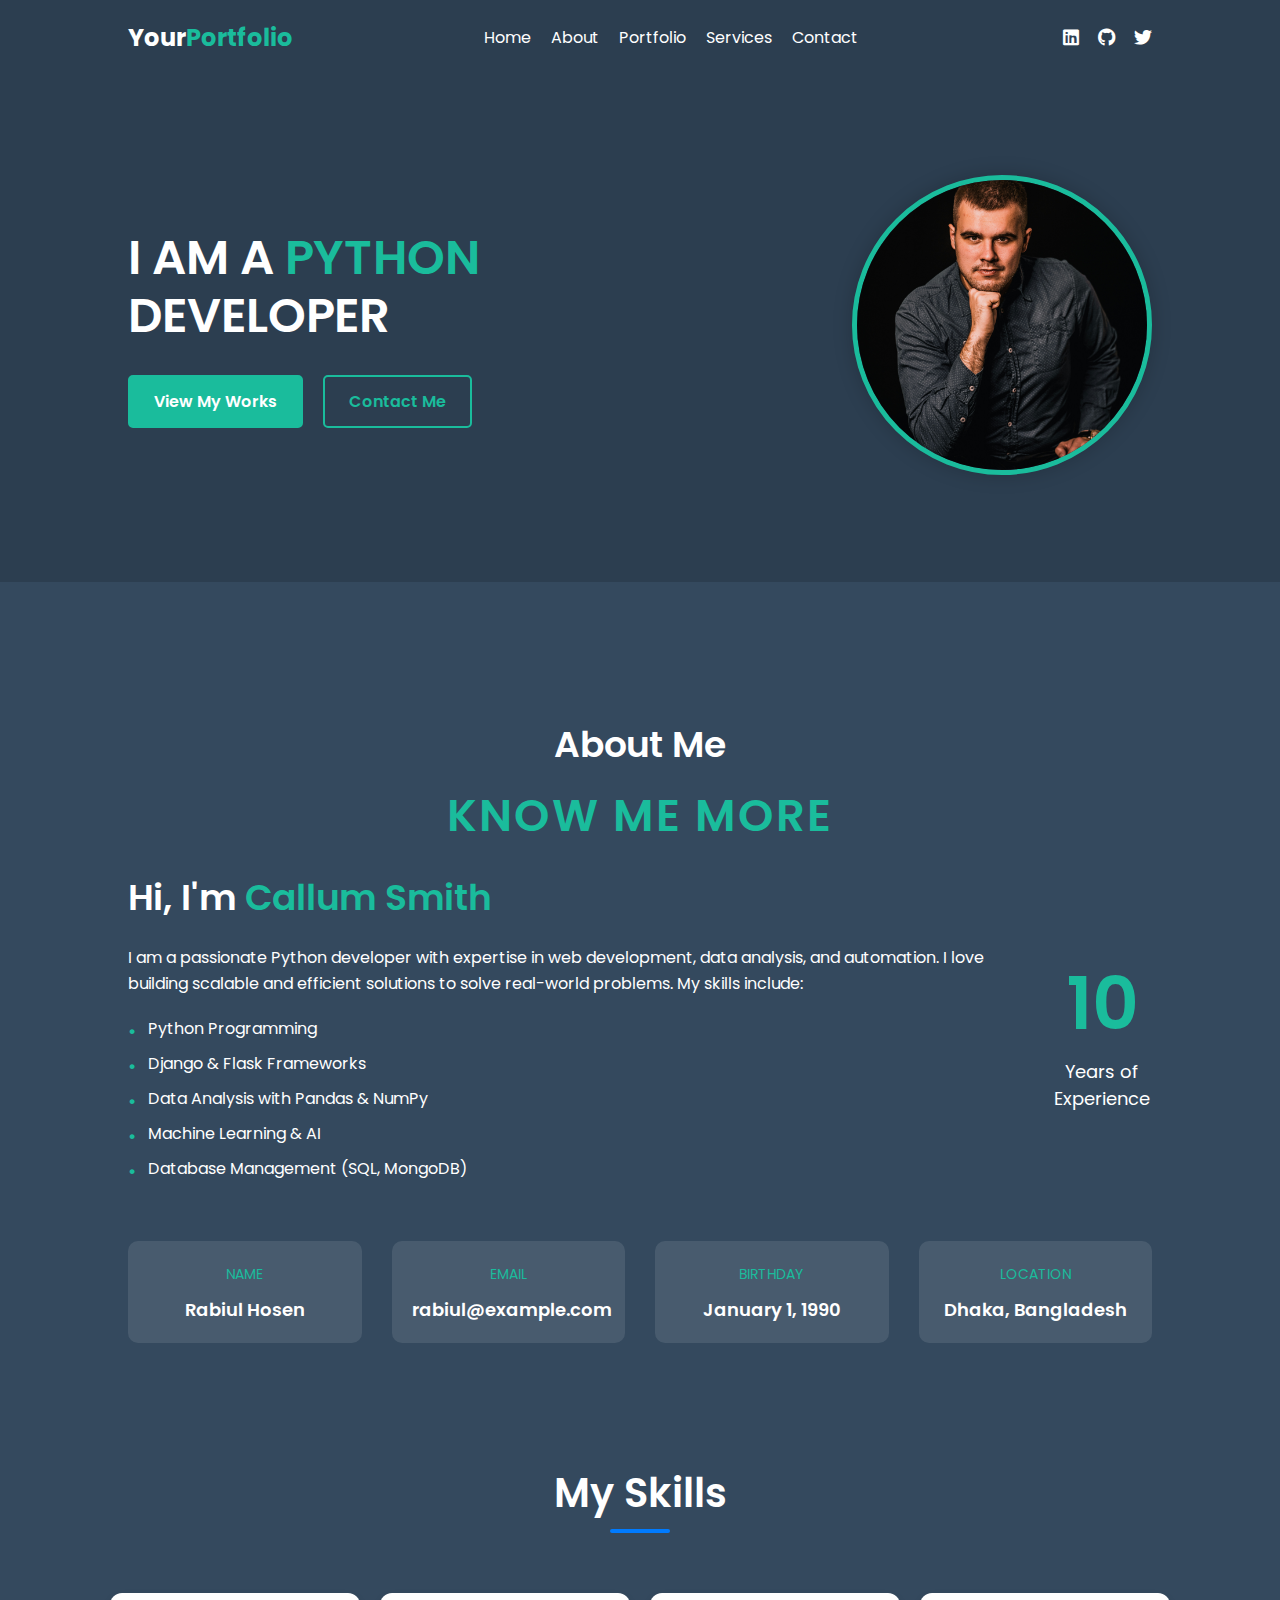
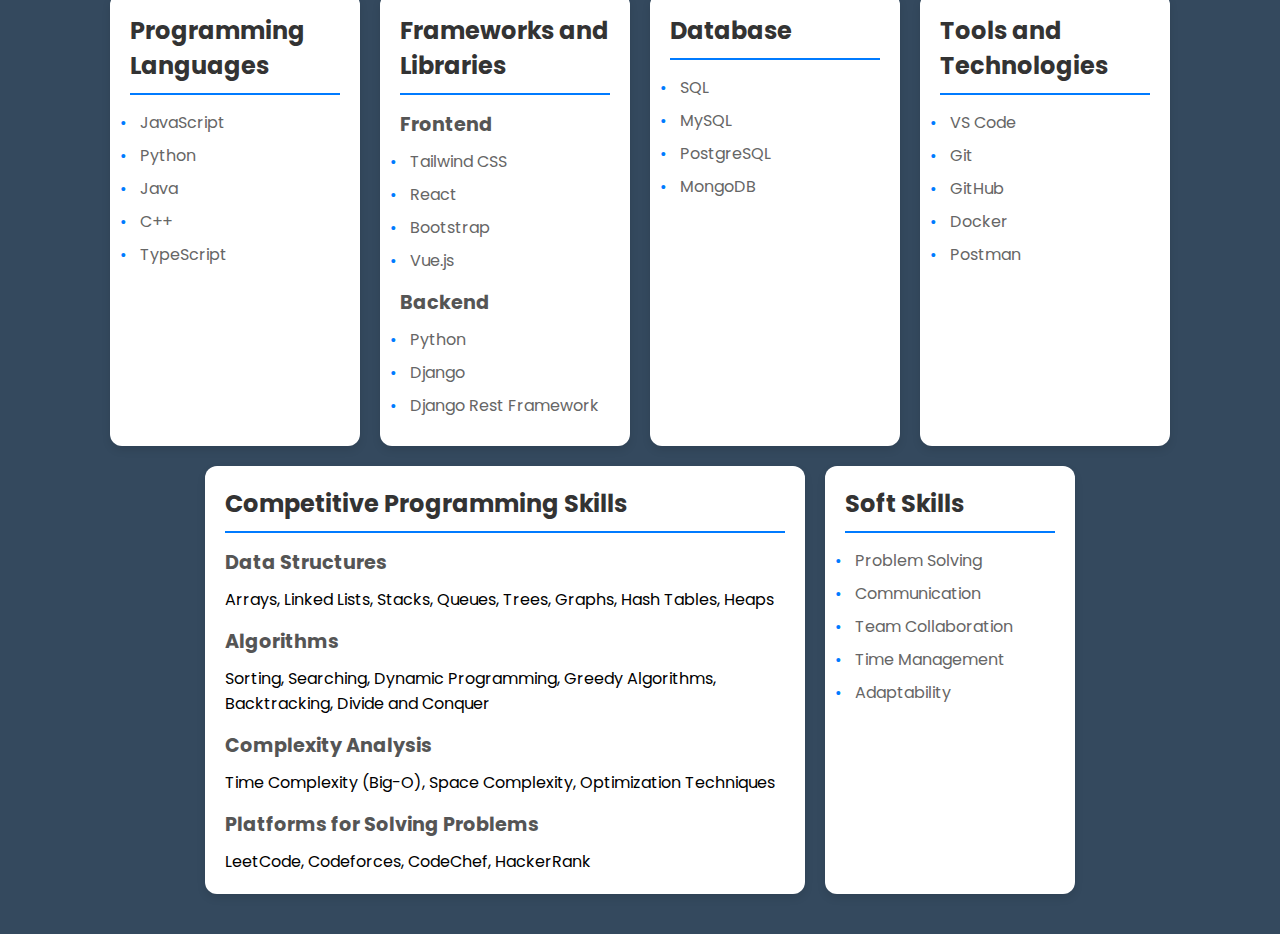
==== index.html @ 0211c597 "add first code" ====
<!DOCTYPE html>
<html lang="en">
  <head>
    <meta charset="UTF-8" />
    <meta name="viewport" content="width=device-width, initial-scale=1.0" />
    <title>Your Portfolio</title>
    <link rel="stylesheet" href="Js/Style/Style.css" />
    <!-- Add FontAwesome for icons -->
    <link
      rel="stylesheet"
      href="https://cdnjs.cloudflare.com/ajax/libs/font-awesome/6.0.0/css/all.min.css"
    />
    <!-- Add Google Fonts for typography -->
    <link
      href="https://fonts.googleapis.com/css2?family=Poppins:wght@400;600&display=swap"
      rel="stylesheet"
    />
  </head>
  <body>
    <header>
      <nav class="navbar">
        <div class="logo">
          <a href="#">Your<span>Portfolio</span></a>
        </div>
        <ul class="nav-links">
          <li><a href="#home">Home</a></li>
          <li><a href="#about">About</a></li>
          <li><a href="#portfolio">Portfolio</a></li>
          <li><a href="#services">Services</a></li>
          <li><a href="#contact">Contact</a></li>
        </ul>
        <div class="social-links">
          <a href="#" target="_blank"><i class="fab fa-linkedin"></i></a>
          <a href="#" target="_blank"><i class="fab fa-github"></i></a>
          <a href="#" target="_blank"><i class="fab fa-twitter"></i></a>
        </div>
        <div class="menu-toggle" id="mobile-menu">
          <span class="bar"></span>
          <span class="bar"></span>
          <span class="bar"></span>
        </div>
      </nav>
    </header>

    <!-- Banner Section -->
    <section class="banner">
      <div class="banner-content">
        <div class="text-content">
          <h1>I AM A <span>PYTHON</span></h1>
          <h1>DEVELOPER</h1>
          <div class="buttons">
            <a href="#portfolio" class="btn-primary">View My Works</a>
            <a href="#contact" class="btn-secondary">Contact Me</a>
          </div>
        </div>
        <div class="image-content">
          <img src="./Images/Banner-image/banner-img.jpg" alt="Your Image" />
        </div>
      </div>
    </section>

    <!-- About Me Section -->
    <section class="about-me">
      <!-- Bottom Headline -->
      <div class="bottom-headline">
        <h2>About Me</h2>
        <p>Know Me More</p>
      </div>

      <div class="about-content">
        <!-- Left Side -->
        <div class="left-side">
          <h2>Hi, I'm <span>Callum Smith</span></h2>
          <p>
            I am a passionate Python developer with expertise in web
            development, data analysis, and automation. I love building scalable
            and efficient solutions to solve real-world problems. My skills
            include:
          </p>
          <ul>
            <li>Python Programming</li>
            <li>Django & Flask Frameworks</li>
            <li>Data Analysis with Pandas & NumPy</li>
            <li>Machine Learning & AI</li>
            <li>Database Management (SQL, MongoDB)</li>
          </ul>
        </div>

        <!-- Right Side -->
        <div class="right-side">
          <div class="experience">
            <h1>10</h1>
            <p>Years of Experience</p>
          </div>
        </div>
      </div>

      <!-- Bottom Section -->
      <div class="personal-info">
        <div class="info-item">
          <span>Name</span>
          <p>Rabiul Hosen</p>
        </div>
        <div class="info-item">
          <span>Email</span>
          <p>rabiul@example.com</p>
        </div>
        <div class="info-item">
          <span>Birthday</span>
          <p>January 1, 1990</p>
        </div>
        <div class="info-item">
          <span>Location</span>
          <p>Dhaka, Bangladesh</p>
        </div>
      </div>
    </section>

    <!-- Skill Section -->

    <section class="all-skills">
      <div class="skills-bottom-headline">
        <h2>My Skills</h2>
      </div>

      <div class="skills-section">
        <div class="card">
          <h2>Programming Languages</h2>
          <ul>
            <li>JavaScript</li>
            <li>Python</li>
            <li>Java</li>
            <li>C++</li>
            <li>TypeScript</li>
          </ul>
        </div>

        <div class="card">
          <h2>Frameworks and Libraries</h2>
          <h3>Frontend</h3>
          <ul>
            <li>Tailwind CSS</li>
            <li>React</li>
            <li>Bootstrap</li>
            <li>Vue.js</li>
          </ul>
          <h3>Backend</h3>
          <ul>
            <li>Python</li>
            <li>Django</li>
            <li>Django Rest Framework</li>
          </ul>
        </div>

        <div class="card">
          <h2>Database</h2>
          <ul>
            <li>SQL</li>
            <li>MySQL</li>
            <li>PostgreSQL</li>
            <li>MongoDB</li>
          </ul>
        </div>

        <div class="card">
          <h2>Tools and Technologies</h2>
          <ul>
            <li>VS Code</li>
            <li>Git</li>
            <li>GitHub</li>
            <li>Docker</li>
            <li>Postman</li>
          </ul>
        </div>

        <div class="card wide-card">
          <h2>Competitive Programming Skills</h2>
          
          <h3>Data Structures</h3>
          <p>Arrays, Linked Lists, Stacks, Queues, Trees, Graphs, Hash Tables, Heaps</p>
          
          <h3>Algorithms</h3>
          <p>Sorting, Searching, Dynamic Programming, Greedy Algorithms, Backtracking, Divide and Conquer</p>
          
          <h3>Complexity Analysis</h3>
          <p>Time Complexity (Big-O), Space Complexity, Optimization Techniques</p>
          
          <h3>Platforms for Solving Problems</h3>
          <p>LeetCode, Codeforces, CodeChef, HackerRank</p>
        </div>
      
        <div class="card">
          <h2>Soft Skills</h2>
          <ul>
            <li>Problem Solving</li>
            <li>Communication</li>
            <li>Team Collaboration</li>
            <li>Time Management</li>
            <li>Adaptability</li>
          </ul>
        </div>
      </div>
    </section>

    <script src="Js/Javascript/Style.js"></script>
  </body>
</html>
---- Js/Style/Style.css ----
/* General Reset */
* {
    margin: 0;
    padding: 0;
    box-sizing: border-box;
  }
  
  body {
    font-family: 'Poppins', sans-serif;
  }
  
  /* Navbar Styles */
  .navbar {
    display: flex;
    justify-content: space-between;
    align-items: center;
    padding: 20px 10%;
    background-color: #2c3e50;
    color: #fff;
  }
  
  .logo a {
    font-size: 24px;
    font-weight: bold;
    text-decoration: none;
    color: #fff;
  }
  
  .logo span {
    color: #1abc9c;
  }
  
  .nav-links {
    list-style: none;
    display: flex;
    gap: 20px;
  }
  
  .nav-links li a {
    text-decoration: none;
    color: #fff;
    font-size: 16px;
    transition: color 0.3s ease;
  }
  
  .nav-links li a:hover {
    color: #1abc9c;
  }
  
  .social-links a {
    color: #fff;
    margin-left: 15px;
    font-size: 18px;
    transition: color 0.3s ease;
  }
  
  .social-links a:hover {
    color: #1abc9c;
  }
  
  /* Mobile Menu Toggle */
  .menu-toggle {
    display: none;
    flex-direction: column;
    cursor: pointer;
  }
  
  .menu-toggle .bar {
    width: 25px;
    height: 3px;
    background-color: #fff;
    margin: 4px 0;
    transition: all 0.3s ease;
  }
  
  /* Responsive Styles */
  @media (max-width: 768px) {
    .nav-links {
      position: absolute;
      top: 70px;
      right: 0;
      height: 100vh;
      width: 100%;
      background-color: #2c3e50;
      flex-direction: column;
      align-items: center;
      justify-content: center;
      transform: translateX(100%);
      transition: transform 0.3s ease-in-out;
    }
  
    .nav-links.active {
      transform: translateX(0);
    }
  
    .menu-toggle {
      display: flex;
    }
  
    .social-links {
      display: none;
    }
  }



  /* General Reset */
* {
    margin: 0;
    padding: 0;
    box-sizing: border-box;
  }
  
  body {
    font-family: 'Poppins', sans-serif;
    background-color: #f4f4f4;
  }
  
  /* Banner Section */
  .banner {
    display: flex;
    justify-content: center;
    align-items: center;
    padding: 100px 10%;
    background-color: #2c3e50;
    color: #fff;
  }
  
  .banner-content {
    display: flex;
    justify-content: space-between;
    align-items: center;
    width: 100%;
    max-width: 1200px;
  }
  
  .text-content h1 {
    font-size: 48px;
    font-weight: 600;
    line-height: 1.2;
  }
  
  .text-content h1 span {
    color: #1abc9c;
  }
  
  .buttons {
    margin-top: 30px;
    display: flex;
    gap: 20px;
  }
  
  .btn-primary, .btn-secondary {
    padding: 12px 24px;
    font-size: 16px;
    font-weight: 600;
    text-decoration: none;
    border-radius: 5px;
    transition: all 0.3s ease;
  }
  
  .btn-primary {
    background-color: #1abc9c;
    color: #fff;
    border: 2px solid #1abc9c;
  }
  
  .btn-primary:hover {
    background-color: transparent;
    color: #1abc9c;
  }
  
  .btn-secondary {
    background-color: transparent;
    color: #1abc9c;
    border: 2px solid #1abc9c;
  }
  
  .btn-secondary:hover {
    background-color: #1abc9c;
    color: #fff;
  }
  
  .image-content img {
    width: 300px;
    height: 300px;
    border-radius: 50%;
    border: 5px solid #1abc9c;
    object-fit: cover;
    box-shadow: 0 0 20px rgba(0, 0, 0, 0.2);
  }
  
  /* Responsive Design */
  @media (max-width: 768px) {
    .banner-content {
      flex-direction: column;
      text-align: center;
    }
  
    .text-content h1 {
      font-size: 36px;
    }
  
    .buttons {
      justify-content: center;
    }
  
    .image-content {
      margin-top: 30px;
    }
  
    .image-content img {
      width: 200px;
      height: 200px;
    }
  }



/* Banner Section */
.banner {
    display: flex;
    justify-content: center;
    align-items: center;
    padding: 100px 10%;
    background-color: #2c3e50;
    color: #fff;
  }
  
  .banner-content {
    display: flex;
    justify-content: space-between;
    align-items: center;
    width: 100%;
    max-width: 1200px;
  }
  
  .text-content h1 {
    font-size: 48px;
    font-weight: 600;
    line-height: 1.2;
  }
  
  .text-content h1 span {
    color: #1abc9c;
  }
  
  .buttons {
    margin-top: 30px;
    display: flex;
    gap: 20px;
  }
  
  .btn-primary, .btn-secondary {
    padding: 12px 24px;
    font-size: 16px;
    font-weight: 600;
    text-decoration: none;
    border-radius: 5px;
    transition: all 0.3s ease;
  }
  
  .btn-primary {
    background-color: #1abc9c;
    color: #fff;
    border: 2px solid #1abc9c;
  }
  
  .btn-primary:hover {
    background-color: transparent;
    color: #1abc9c;
  }
  
  .btn-secondary {
    background-color: transparent;
    color: #1abc9c;
    border: 2px solid #1abc9c;
  }
  
  .btn-secondary:hover {
    background-color: #1abc9c;
    color: #fff;
  }
  
  .image-content img {
    width: 300px;
    height: 300px;
    border-radius: 50%;
    border: 5px solid #1abc9c;
    object-fit: cover;
    box-shadow: 0 0 20px rgba(0, 0, 0, 0.2);
  }
  
  /* Responsive Design for Banner */
  @media (max-width: 768px) {
    .banner-content {
      flex-direction: column;
      text-align: center;
    }
  
    .text-content h1 {
      font-size: 36px;
    }
  
    .buttons {
      justify-content: center;
    }
  
    .image-content {
      margin-top: 30px;
    }
  
    .image-content img {
      width: 200px;
      height: 200px;
    }
  }




  /* About Me Section */

/* Bottom Headline Styles */
.bottom-headline {
    text-align: center;
    margin-top: 15px;
    padding: 20px 0;
  }
  
  .bottom-headline h2 {
    font-size: 36px;
    font-weight: 600;
    color: #fff;
    margin: 0;
  }
  
  .bottom-headline p {
    font-size: 45px;
    color: #1abc9c;
    margin: 10px 0 0;
    font-weight: 600;
    text-transform: uppercase;
    letter-spacing: 2px;
}
.about-me {
    padding: 100px 10%;
    background-color: #34495e; /* Matching previous section */
    color: #fff;
 }
  
  .about-content {
    display: flex;
    justify-content: space-between;
    align-items: center;
    gap: 50px;
    max-width: 1200px;
    margin: 0 auto;
  }
  
  .left-side h2 {
    font-size: 36px;
    font-weight: 600;
    margin-bottom: 20px;
  }
  
  .left-side h2 span {
    color: #1abc9c; /* Highlight your name */
  }
  
  .left-side p {
    font-size: 16px;
    line-height: 1.6;
    margin-bottom: 20px;
  }
  
  .left-side ul {
    list-style: none;
    padding: 0;
  }
  
  .left-side ul li {
    font-size: 16px;
    margin-bottom: 10px;
    position: relative;
    padding-left: 20px;
  }
  
  .left-side ul li::before {
    content: "•";
    color: #1abc9c;
    position: absolute;
    left: 0;
    font-size: 20px;
  }
  
  .right-side .experience {
    text-align: center;
  }
  
  .right-side .experience h1 {
    font-size: 72px;
    font-weight: 600;
    color: #1abc9c;
    margin: 0;
  }
  
  .right-side .experience p {
    font-size: 18px;
    margin: 0;
  }
  
  /* Personal Info Section */
  .personal-info {
    display: grid;
    grid-template-columns: repeat(auto-fit, minmax(200px, 1fr));
    gap: 30px;
    margin-top: 50px;
    max-width: 1200px;
    margin: 50px auto 0;
  }
  
  .info-item {
    text-align: center;
    padding: 20px;
    background-color: rgba(255, 255, 255, 0.1);
    border-radius: 10px;
  }
  
  .info-item span {
    font-size: 14px;
    color: #1abc9c;
    text-transform: uppercase;
  }
  
  .info-item p {
    font-size: 18px;
    margin: 10px 0 0;
    font-weight: 600;
  }
  
  /* Responsive Design */
  @media (max-width: 768px) {
    .about-content {
      flex-direction: column;
      text-align: center;
    }
  
    .left-side ul li {
      text-align: left;
    }
  
    .right-side .experience h1 {
      font-size: 48px;
    }
  
    .personal-info {
      grid-template-columns: repeat(auto-fit, minmax(150px, 1fr));
    }
  }



/* Skill Section Design */

/* General Styles */
/* body {
  font-family: 'Poppins', sans-serif;
  background-color: #f4f4f9;
  margin: 0;
  padding: 0;
} */
.all-skills{
  background-color: #34495e;
}
.skills-bottom-headline {
  text-align: center;
  /* margin: 40px 0; */
  padding: 20px 0;
}

.skills-bottom-headline h2 {
  font-size: 2.5rem;
  font-weight: 600;
  color: white;
  position: relative;
  display: inline-block;
  padding-bottom: 10px;
}

.skills-bottom-headline h2::after {
  content: '';
  position: absolute;
  left: 50%;
  bottom: 0;
  width: 60px;
  height: 4px;
  background-color: #007bff;
  transform: translateX(-50%);
  border-radius: 2px;
}

/* Optional: Add a hover effect */
.skills-bottom-headline h2:hover::after {
  width: 100%;
  transition: width 0.3s ease;
}

.skills-section {
  display: flex;
  justify-content: center;
  gap: 20px;
  padding: 40px;
  flex-wrap: wrap;
}

.card {
  background: #ffffff;
  border-radius: 12px;
  box-shadow: 0 4px 8px rgba(0, 0, 0, 0.1);
  padding: 20px;
  width: 250px;
  transition: transform 0.3s ease, box-shadow 0.3s ease;
  cursor: pointer;
}

.card:hover {
  transform: translateY(-10px);
  box-shadow: 0 8px 16px rgba(0, 0, 0, 0.2);
}

.card h2 {
  font-size: 1.5rem;
  color: #333;
  margin-bottom: 15px;
  border-bottom: 2px solid #007bff;
  padding-bottom: 10px;
}

.card h3 {
  font-size: 1.2rem;
  color: #555;
  margin-top: 15px;
  margin-bottom: 10px;
}

.card ul {
  list-style: none;
  padding: 0;
  margin: 0;
}

.card ul li {
  font-size: 1rem;
  color: #666;
  margin-bottom: 8px;
  padding-left: 10px;
  position: relative;
}

.card ul li::before {
  content: "•";
  color: #007bff;
  position: absolute;
  left: -10px;
}

.wide-card {
  width: calc(100% - 40px); /* Takes full width minus padding */
  max-width: 600px; /* Adjust as needed */
}

/* Responsive Design */
@media (max-width: 768px) {
  .wide-card {
    width: 100%;
  }
}
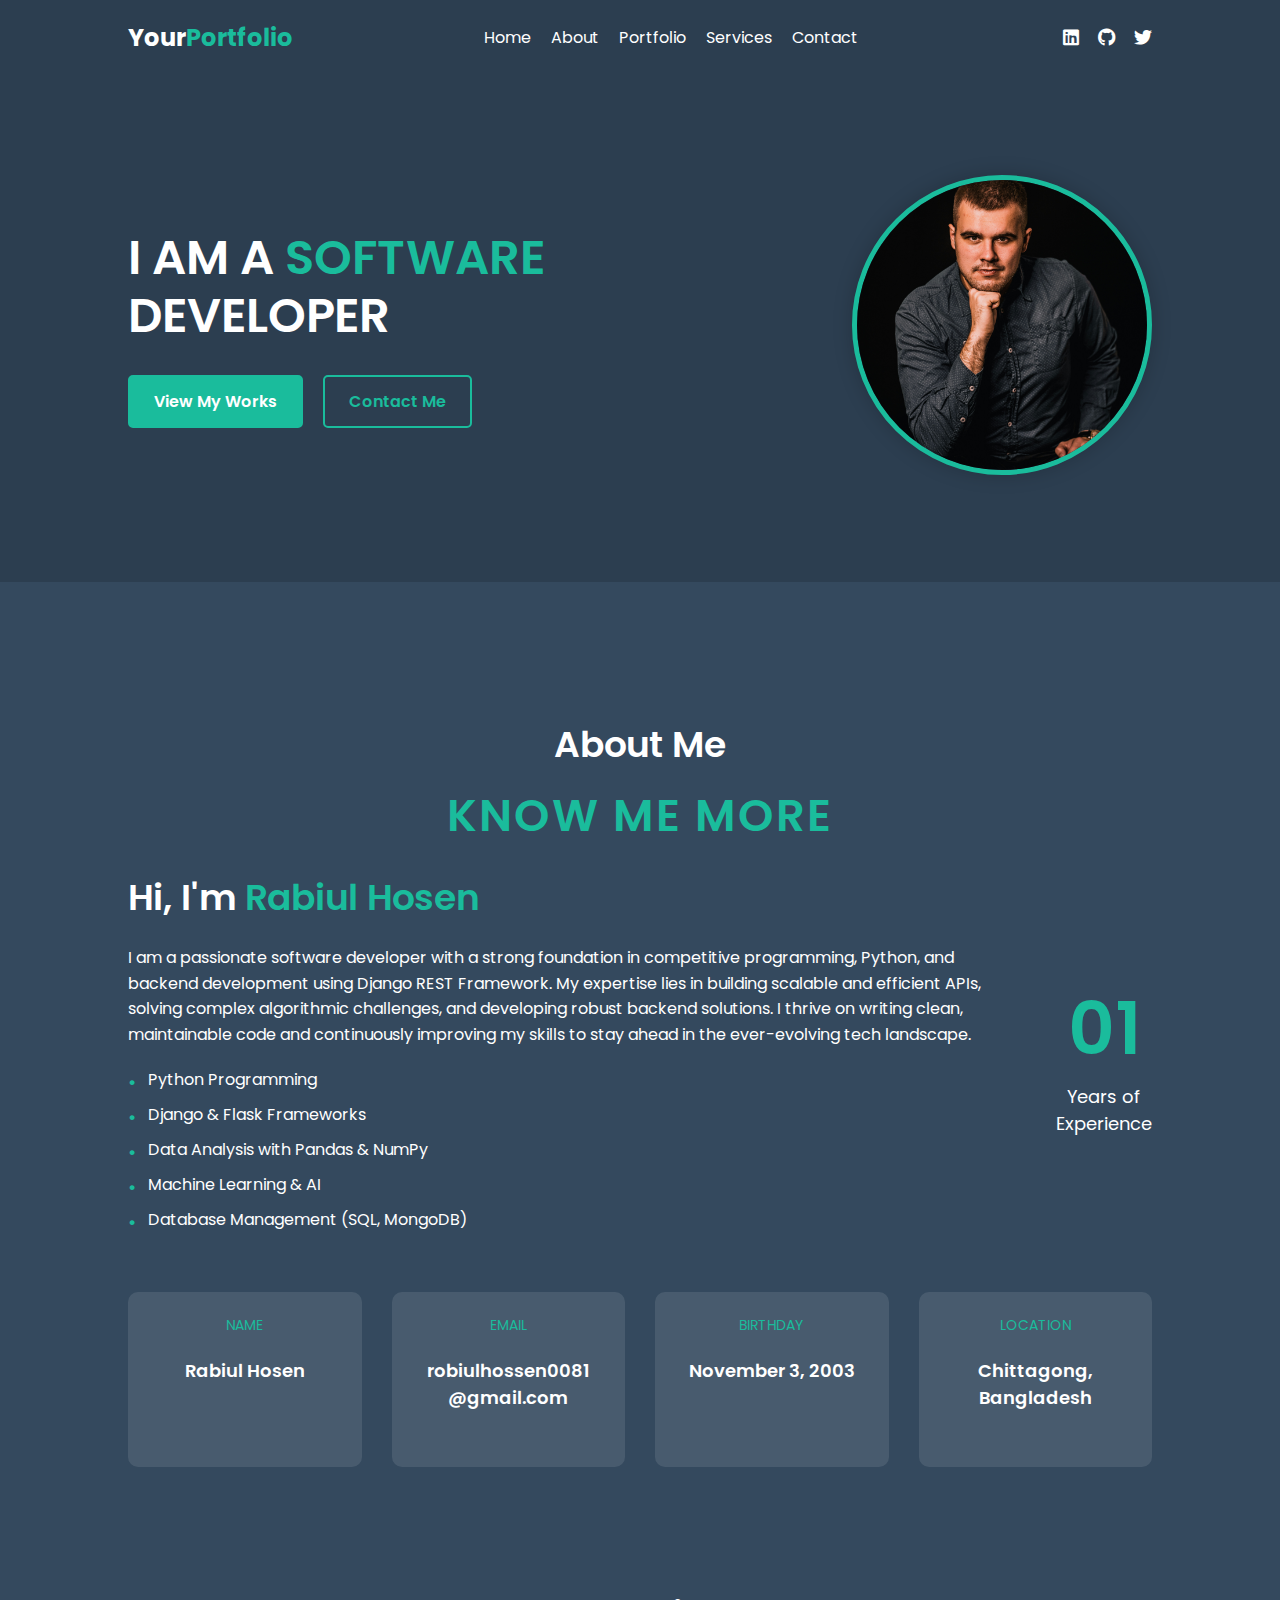
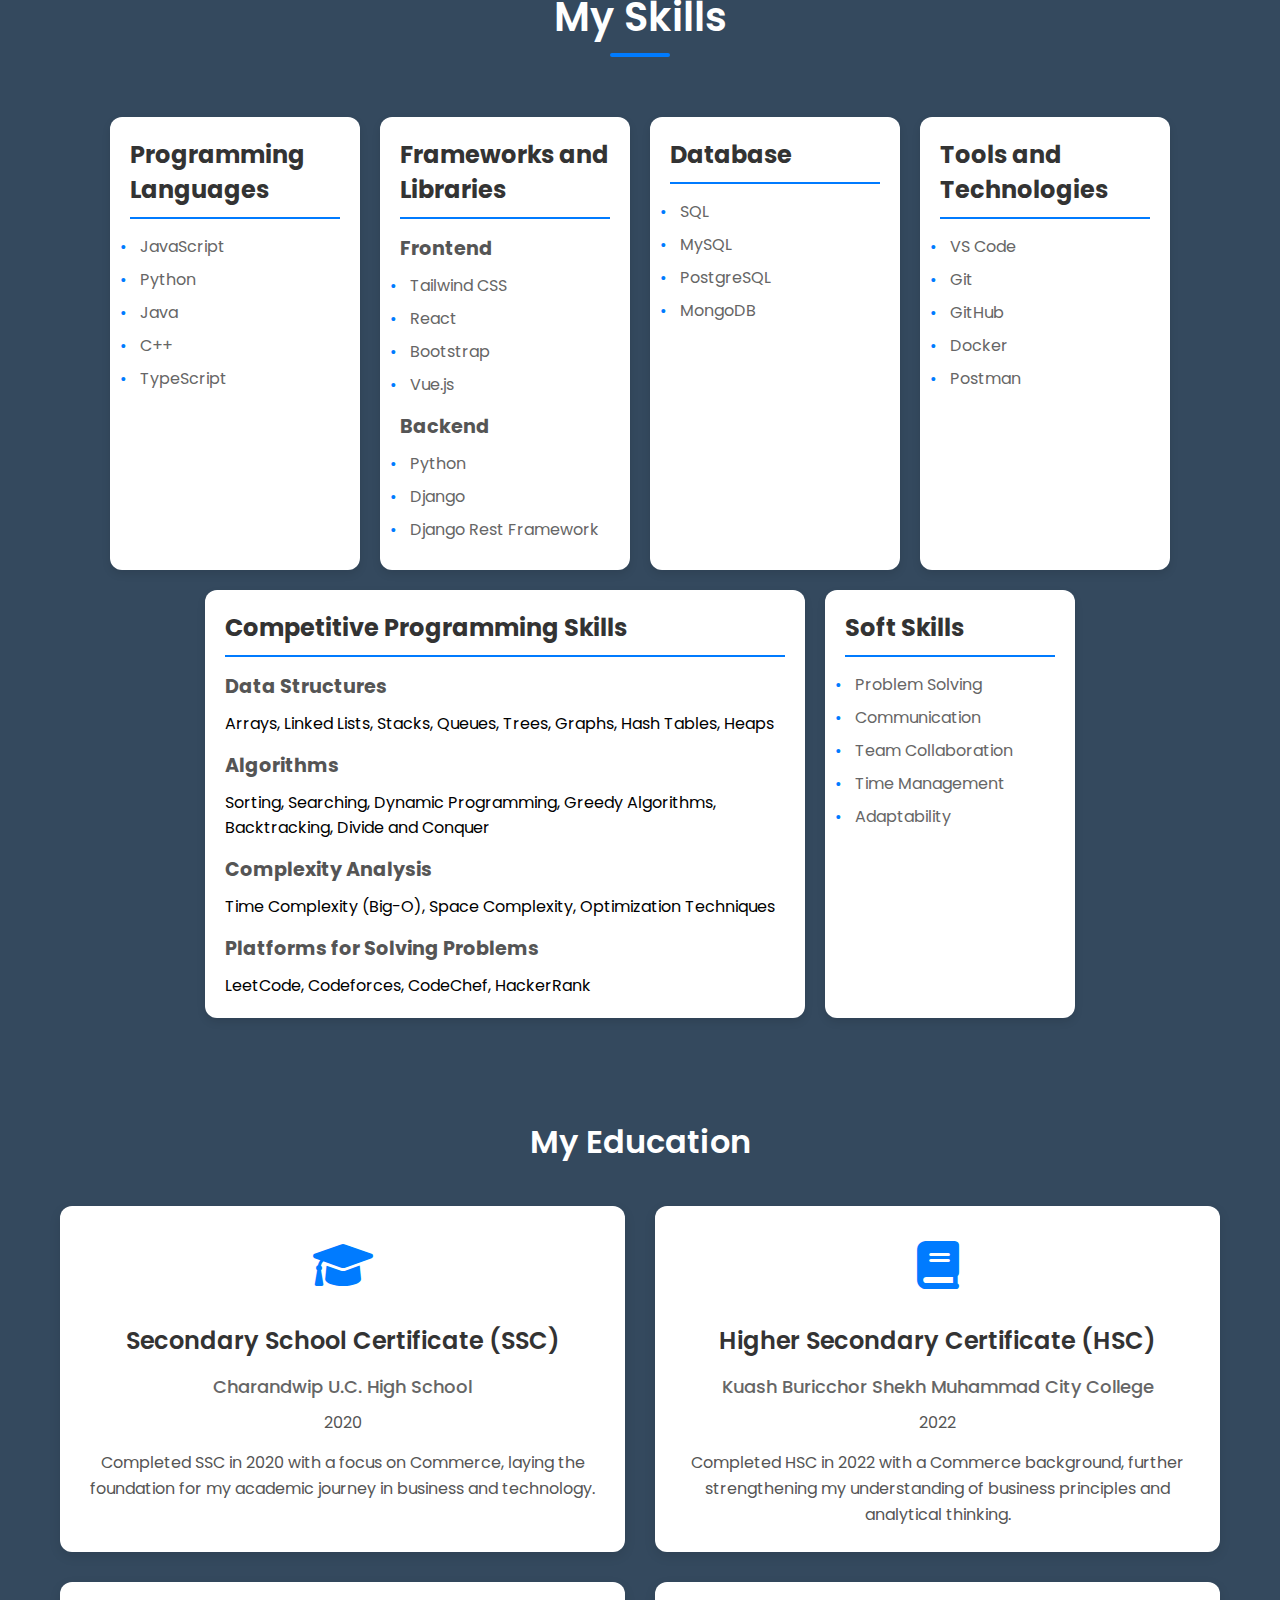
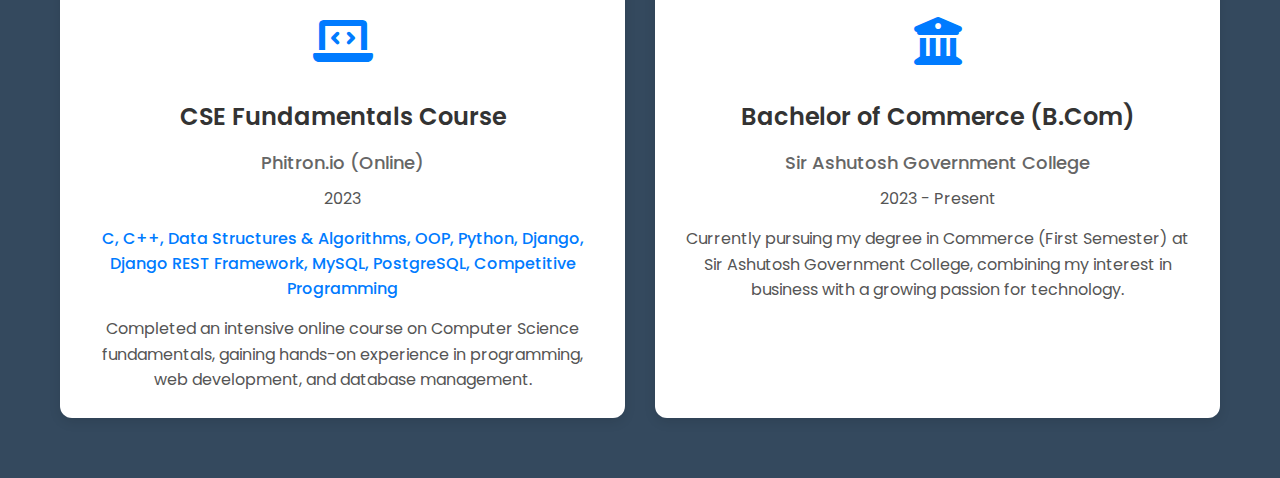
==== commit c13c7882: "changed style" ====
--- a/index.html
+++ b/index.html
@@ -15,6 +15,8 @@
       href="https://fonts.googleapis.com/css2?family=Poppins:wght@400;600&display=swap"
       rel="stylesheet"
     />
+
+    <link rel="stylesheet" href="https://cdnjs.cloudflare.com/ajax/libs/font-awesome/6.0.0-beta3/css/all.min.css">
   </head>
   <body>
     <header>
@@ -30,8 +32,8 @@
           <li><a href="#contact">Contact</a></li>
         </ul>
         <div class="social-links">
-          <a href="#" target="_blank"><i class="fab fa-linkedin"></i></a>
-          <a href="#" target="_blank"><i class="fab fa-github"></i></a>
+          <a href="https://www.linkedin.com/in/rabiul-hossen-8249b5297/" target="_blank"><i class="fab fa-linkedin"></i></a>
+          <a href="https://github.com/hossenrabiul" target="_blank"><i class="fab fa-github"></i></a>
           <a href="#" target="_blank"><i class="fab fa-twitter"></i></a>
         </div>
         <div class="menu-toggle" id="mobile-menu">
@@ -46,11 +48,11 @@
     <section class="banner">
       <div class="banner-content">
         <div class="text-content">
-          <h1>I AM A <span>PYTHON</span></h1>
+          <h1>I AM A <span>SOFTWARE</span></h1>
           <h1>DEVELOPER</h1>
           <div class="buttons">
             <a href="#portfolio" class="btn-primary">View My Works</a>
-            <a href="#contact" class="btn-secondary">Contact Me</a>
+            <a href="contact_me.html" class="btn-secondary">Contact Me</a>
           </div>
         </div>
         <div class="image-content">
@@ -70,12 +72,9 @@
       <div class="about-content">
         <!-- Left Side -->
         <div class="left-side">
-          <h2>Hi, I'm <span>Callum Smith</span></h2>
+          <h2>Hi, I'm <span>Rabiul Hosen</span></h2>
           <p>
-            I am a passionate Python developer with expertise in web
-            development, data analysis, and automation. I love building scalable
-            and efficient solutions to solve real-world problems. My skills
-            include:
+            I am a passionate software developer with a strong foundation in competitive programming, Python, and backend development using Django REST Framework. My expertise lies in building scalable and efficient APIs, solving complex algorithmic challenges, and developing robust backend solutions. I thrive on writing clean, maintainable code and continuously improving my skills to stay ahead in the ever-evolving tech landscape.
           </p>
           <ul>
             <li>Python Programming</li>
@@ -89,7 +88,7 @@
         <!-- Right Side -->
         <div class="right-side">
           <div class="experience">
-            <h1>10</h1>
+            <h1>01</h1>
             <p>Years of Experience</p>
           </div>
         </div>
@@ -103,15 +102,15 @@
         </div>
         <div class="info-item">
           <span>Email</span>
-          <p>rabiul@example.com</p>
+          <p>robiulhossen0081@gmail.com</p>
         </div>
         <div class="info-item">
           <span>Birthday</span>
-          <p>January 1, 1990</p>
+          <p>November 3, 2003</p>
         </div>
         <div class="info-item">
           <span>Location</span>
-          <p>Dhaka, Bangladesh</p>
+          <p>Chittagong, Bangladesh</p>
         </div>
       </div>
     </section>
@@ -202,6 +201,97 @@
       </div>
     </section>
 
+    <!-- <section class="education-section">
+      <h2 class="section-title">Education</h2>
+
+      <div class="education-container">
+          <div class="education-card">
+              <span class="education-icon">🎓</span>
+              <div class="education-details">
+                  <h3>Bachelor's Degree (Ongoing)</h3>
+                  <p>Sir Ashutosh College</p>
+                  <p class="year">Present</p>
+              </div>
+          </div>
+
+          <div class="education-card">
+              <span class="education-icon">🏫</span>
+              <div class="education-details">
+                  <h3>Higher Secondary Certificate (HSC)</h3>
+                  <p>Kuash Buricchor Shekh Muhammad City College</p>
+                  <p class="year">2022</p>
+              </div>
+          </div>
+
+          <div class="education-card">
+              <span class="education-icon">📖</span>
+              <div class="education-details">
+                  <h3>Secondary School Certificate (SSC)</h3>
+                  <p>Charandwip U.C. High School</p>
+                  <p class="year">2020</p>
+              </div>
+          </div>
+
+          <div class="education-card">
+              <span class="education-icon">💻</span>
+              <div class="education-details">
+                  <h3>CSE Fundamental Course</h3>
+                  <p>Phitron.io</p>
+                  <p class="year">Completed</p>
+              </div>
+          </div>
+      </div>
+  </section> -->
+
+  <section id="education">
+    <h2 class="edu-section-title">My Education</h2>
+    <div class="edu-grid">
+      <!-- SSC Card -->
+      <div class="edu-card">
+        <div class="edu-icon">
+          <i class="fas fa-graduation-cap"></i>
+        </div>
+        <h3 class="edu-title">Secondary School Certificate (SSC)</h3>
+        <p class="edu-subtitle">Charandwip U.C. High School</p>
+        <p class="edu-year">2020</p>
+        <p class="edu-description">Completed SSC in 2020 with a focus on Commerce, laying the foundation for my academic journey in business and technology.</p>
+      </div>
+  
+      <!-- HSC Card -->
+      <div class="edu-card">
+        <div class="edu-icon">
+          <i class="fas fa-book"></i>
+        </div>
+        <h3 class="edu-title">Higher Secondary Certificate (HSC)</h3>
+        <p class="edu-subtitle">Kuash Buricchor Shekh Muhammad City College</p>
+        <p class="edu-year">2022</p>
+        <p class="edu-description">Completed HSC in 2022 with a Commerce background, further strengthening my understanding of business principles and analytical thinking.</p>
+      </div>
+  
+      <!-- Phitron Card -->
+      <div class="edu-card">
+        <div class="edu-icon">
+          <i class="fas fa-laptop-code"></i>
+        </div>
+        <h3 class="edu-title">CSE Fundamentals Course</h3>
+        <p class="edu-subtitle">Phitron.io (Online)</p>
+        <p class="edu-year">2023</p>
+        <p class="edu-skills">C, C++, Data Structures & Algorithms, OOP, Python, Django, Django REST Framework, MySQL, PostgreSQL, Competitive Programming</p>
+        <p class="edu-description">Completed an intensive online course on Computer Science fundamentals, gaining hands-on experience in programming, web development, and database management.</p>
+      </div>
+  
+      <!-- Current Degree Card -->
+      <div class="edu-card">
+        <div class="edu-icon">
+          <i class="fas fa-university"></i>
+        </div>
+        <h3 class="edu-title">Bachelor of Commerce (B.Com)</h3>
+        <p class="edu-subtitle">Sir Ashutosh Government College</p>
+        <p class="edu-year">2023 - Present</p>
+        <p class="edu-description">Currently pursuing my degree in Commerce (First Semester) at Sir Ashutosh Government College, combining my interest in business with a growing passion for technology.</p>
+      </div>
+    </div>
+  </section>
     <script src="Js/Javascript/Style.js"></script>
   </body>
 </html>
--- a/Js/Style/Style.css
+++ b/Js/Style/Style.css
@@ -411,6 +411,16 @@
   }
   
   /* Personal Info Section */
+  /* .personal-info {
+    display: grid;
+    grid-template-columns: repeat(auto-fit, minmax(200px, 1fr));
+    gap: 30px;
+    margin-top: 50px;
+    max-width: 1200px;
+    margin: 50px auto 0;
+  } */
+
+
   .personal-info {
     display: grid;
     grid-template-columns: repeat(auto-fit, minmax(200px, 1fr));
@@ -418,7 +428,16 @@
     margin-top: 50px;
     max-width: 1200px;
     margin: 50px auto 0;
-  }
+}
+
+.personal-info div p {
+  min-height: 100px; /* Ensures the paragraph has a minimum height */
+  padding: 10px;
+  word-wrap: break-word; /* Prevents text from overflowing */
+  overflow-wrap: break-word; /* Ensures better browser support */
+  text-align: center; /* Centers the text inside the p tag */
+}
+
   
   .info-item {
     text-align: center;
@@ -575,4 +594,193 @@
   .wide-card {
     width: 100%;
   }
+}
+
+
+/* style for education section */
+
+
+/* General Styling */
+/* body {
+  font-family: Arial, sans-serif;
+  margin: 0;
+  padding: 0;
+  background-color: #f8f9fa;
+} */
+
+/* Section Styling */
+ /* .education-section {
+  text-align: center;
+  padding: 50px 20px;
+} */
+
+/* .section-title {
+  font-size: 2.5rem;
+  font-weight: bold;
+  color: #333;
+  margin-bottom: 30px;
+} */
+
+/* Cards Container */
+/* .education-container {
+  display: grid;
+  grid-template-columns: repeat(auto-fit, minmax(300px, 1fr));
+  gap: 20px;
+  max-width: 900px;
+  margin: 0 auto;
+} */
+
+/* Individual Card Styling */
+/* .education-card {
+  background: white;
+  padding: 20px;
+  border-radius: 12px;
+  box-shadow: 0 4px 8px rgba(0, 0, 0, 0.1);
+  display: flex;
+  align-items: center;
+  transition: transform 0.3s ease, box-shadow 0.3s ease;
+} */
+
+/* .education-card:hover {
+  transform: translateY(-5px);
+  box-shadow: 0 6px 12px rgba(0, 0, 0, 0.15);
+} */
+
+/* Icons */
+/* .education-icon {
+  font-size: 2rem;
+  margin-right: 15px;
+} */
+
+/* Details */
+/* .education-details {
+  text-align: left;
+} */
+
+/* .education-details h3 {
+  font-size: 1.2rem;
+  margin: 0;
+  color: #444;
+} */
+/* 
+.education-details p {
+  margin: 5px 0;
+  color: #666;
+} */
+/* 
+.year {
+  font-size: 0.9rem;
+  color: #888;
+}  */
+
+
+
+
+
+
+
+/* Education Section Styling */
+#education {
+  padding: 60px 20px;
+  background-color: #34495e;
+  text-align: center;
+}
+
+.edu-section-title {
+  font-size: 32px;
+  color: white;
+  margin-bottom: 40px;
+  font-weight: 600;
+  font-family: 'Poppins', sans-serif;
+}
+
+.edu-grid {
+  display: grid;
+  grid-template-columns: repeat(2, 1fr); /* 2 cards per row */
+  gap: 30px;
+  max-width: 1200px;
+  margin: 0 auto;
+  padding: 0 20px;
+}
+
+.edu-card {
+  background: #FFFFFF;
+  border-radius: 12px;
+  box-shadow: 0 4px 12px rgba(0, 0, 0, 0.1);
+  padding: 25px;
+  text-align: center;
+  transition: transform 0.3s ease, box-shadow 0.3s ease;
+}
+
+.edu-card:hover {
+  transform: translateY(-10px);
+  box-shadow: 0 8px 16px rgba(0, 0, 0, 0.2);
+}
+
+.edu-icon {
+  font-size: 48px;
+  color: #007BFF;
+  margin-bottom: 20px;
+}
+
+.edu-title {
+  font-size: 24px;
+  color: #333333;
+  margin-bottom: 15px;
+  font-weight: 600;
+  font-family: 'Poppins', sans-serif;
+}
+
+.edu-subtitle {
+  font-size: 18px;
+  color: #666666;
+  margin-bottom: 10px;
+  font-weight: 500;
+  font-family: 'Poppins', sans-serif;
+}
+
+.edu-year {
+  font-size: 16px;
+  color: #555555;
+  margin-bottom: 15px;
+  font-weight: 400;
+  font-family: 'Poppins', sans-serif;
+}
+
+.edu-skills {
+  font-size: 16px;
+  color: #007BFF;
+  font-weight: 500;
+  margin-bottom: 15px;
+  font-family: 'Poppins', sans-serif;
+}
+
+.edu-description {
+  font-size: 16px;
+  color: #555555;
+  line-height: 1.6;
+  font-family: 'Poppins', sans-serif;
+}
+
+/* Responsive Design */
+@media (max-width: 768px) {
+  .edu-grid {
+    grid-template-columns: 1fr; /* 1 card per row on mobile */
+  }
+
+  .edu-section-title {
+    font-size: 28px;
+  }
+
+  .edu-title {
+    font-size: 22px;
+  }
+
+  .edu-subtitle {
+    font-size: 16px;
+  }
+
+  .edu-year, .edu-skills, .edu-description {
+    font-size: 14px;
+  }
 }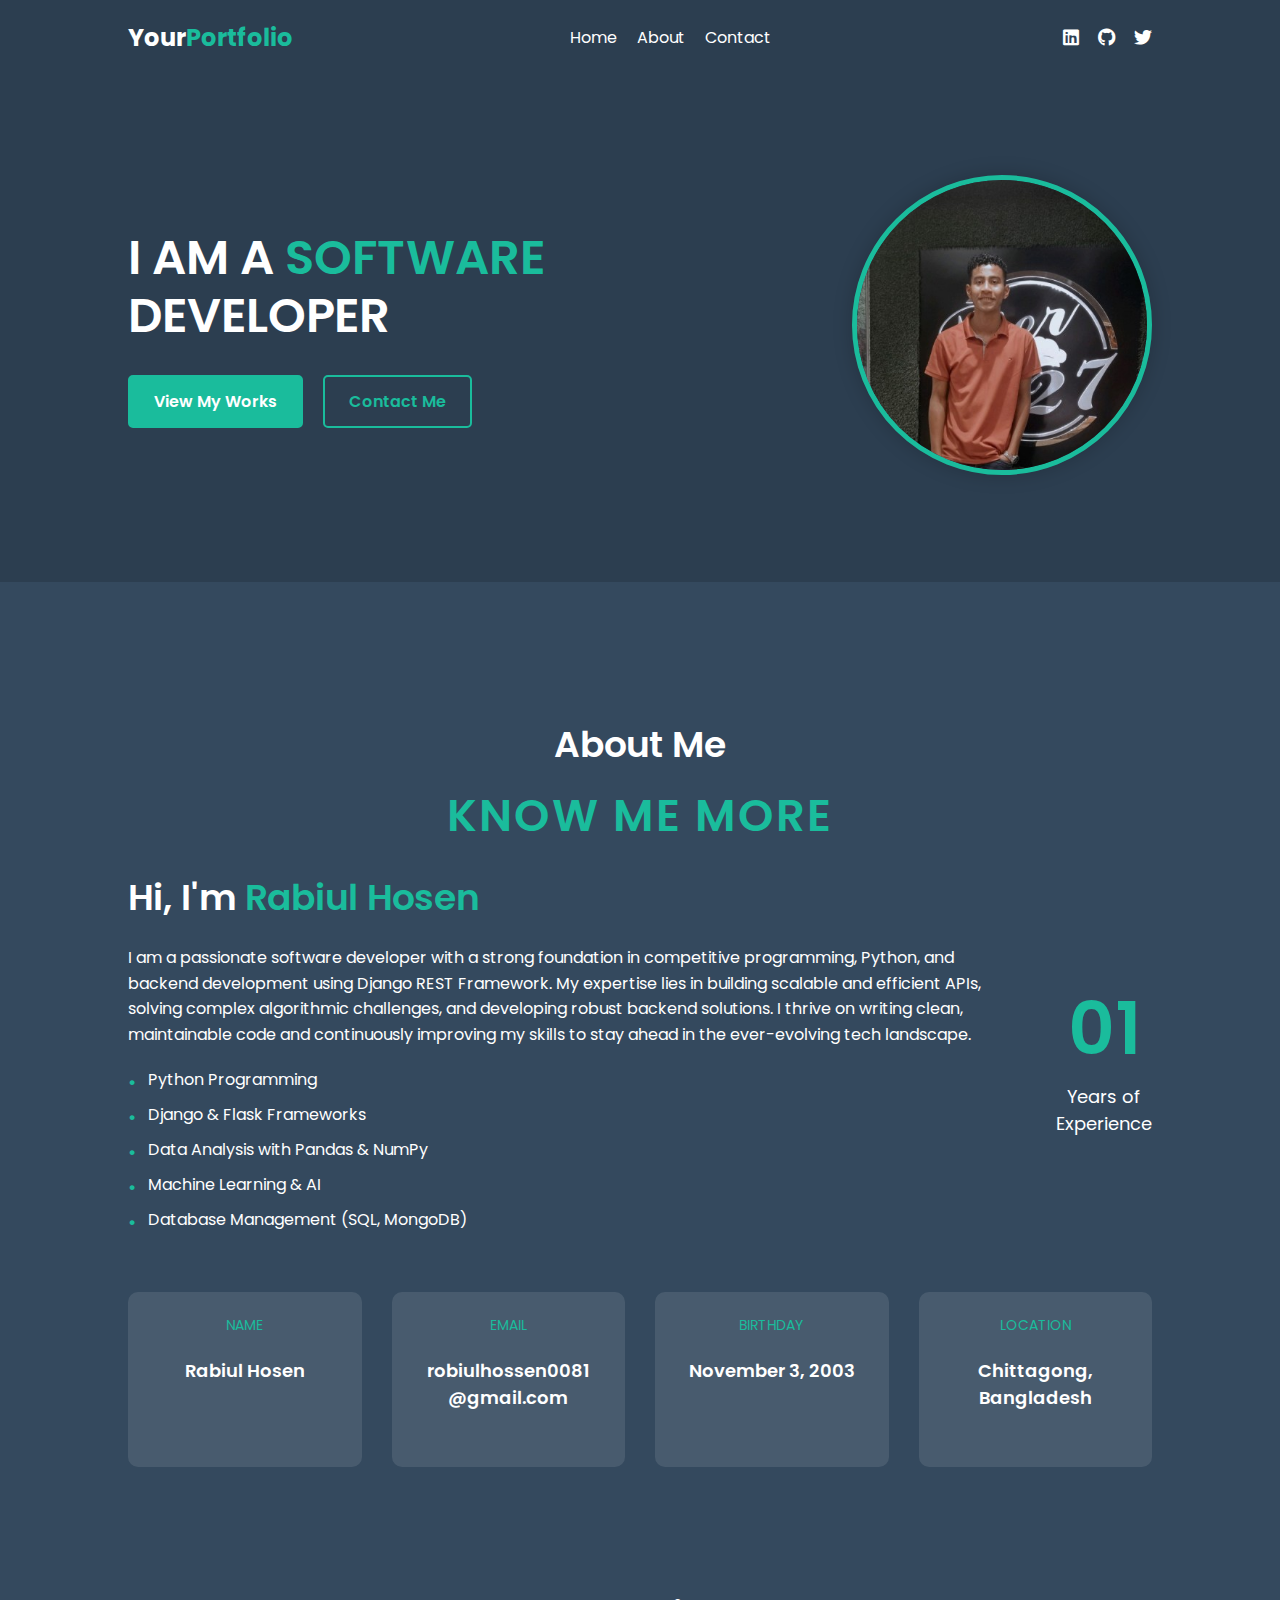
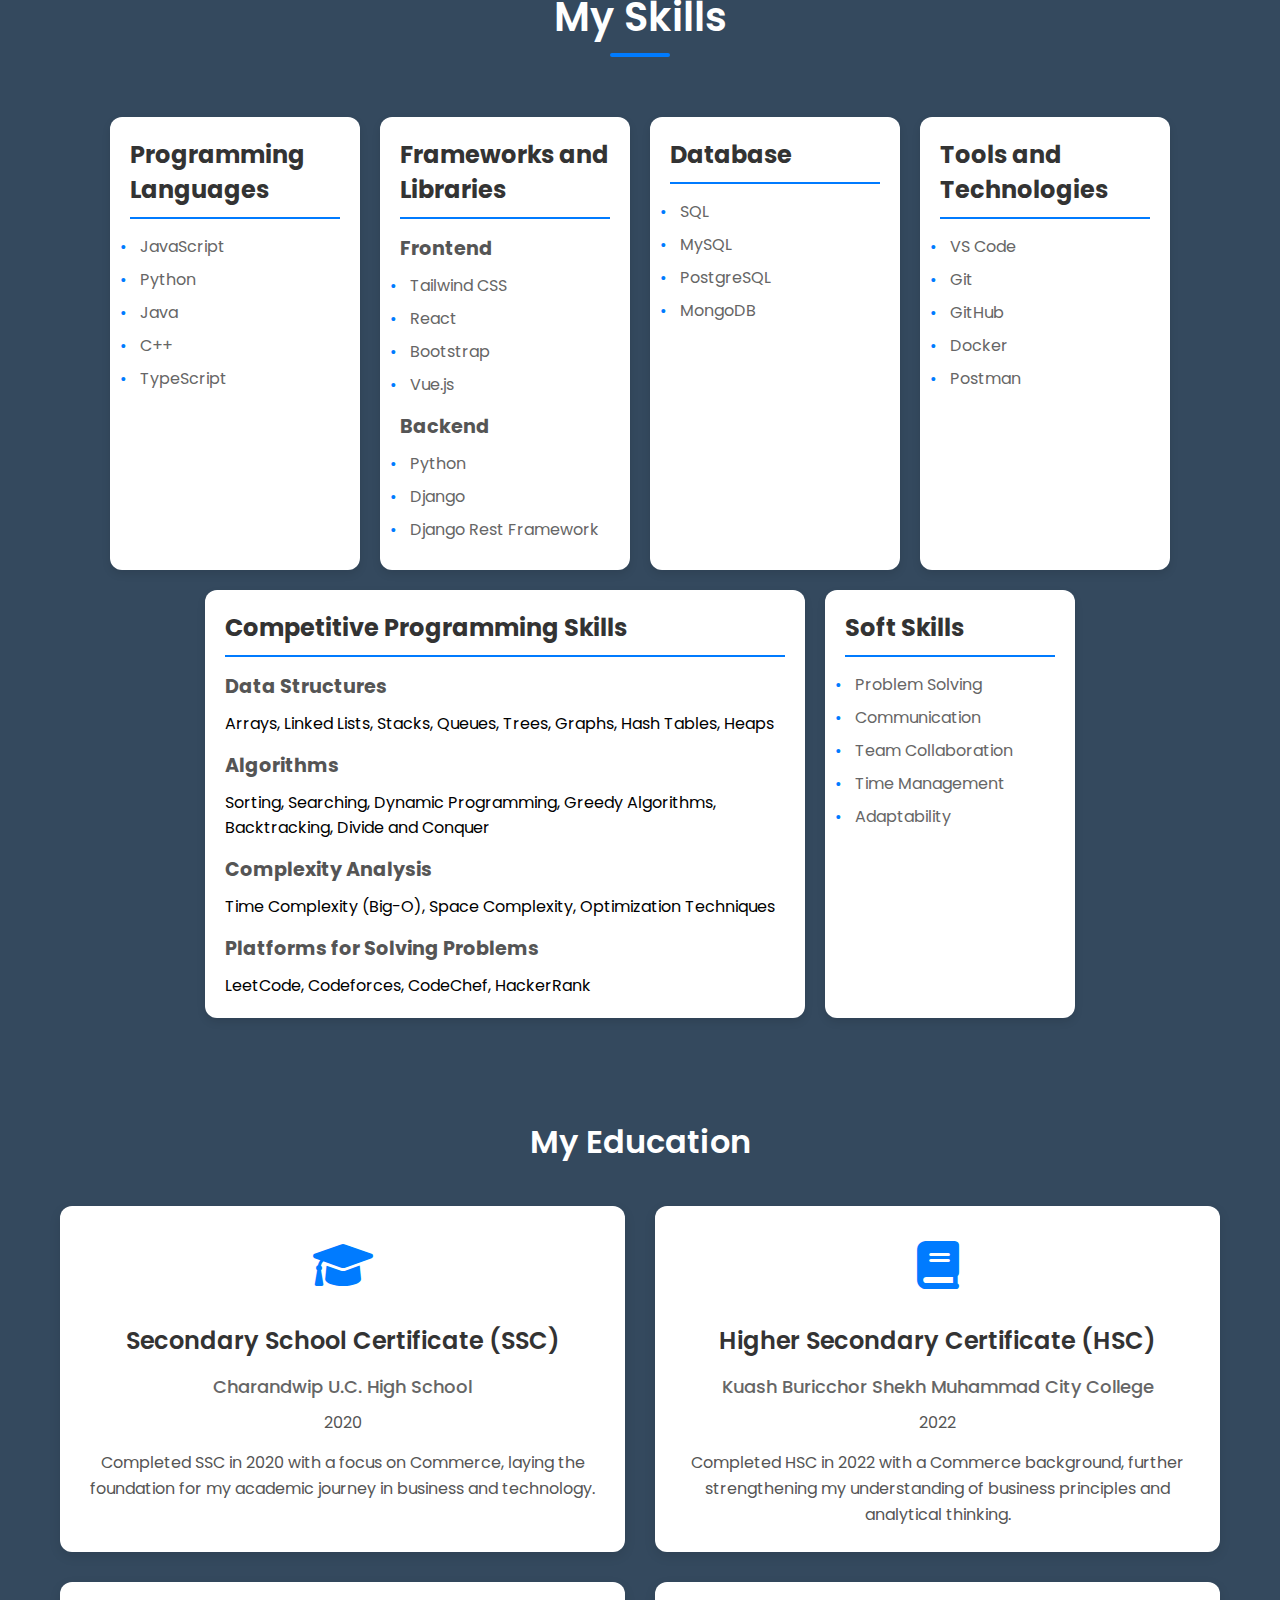
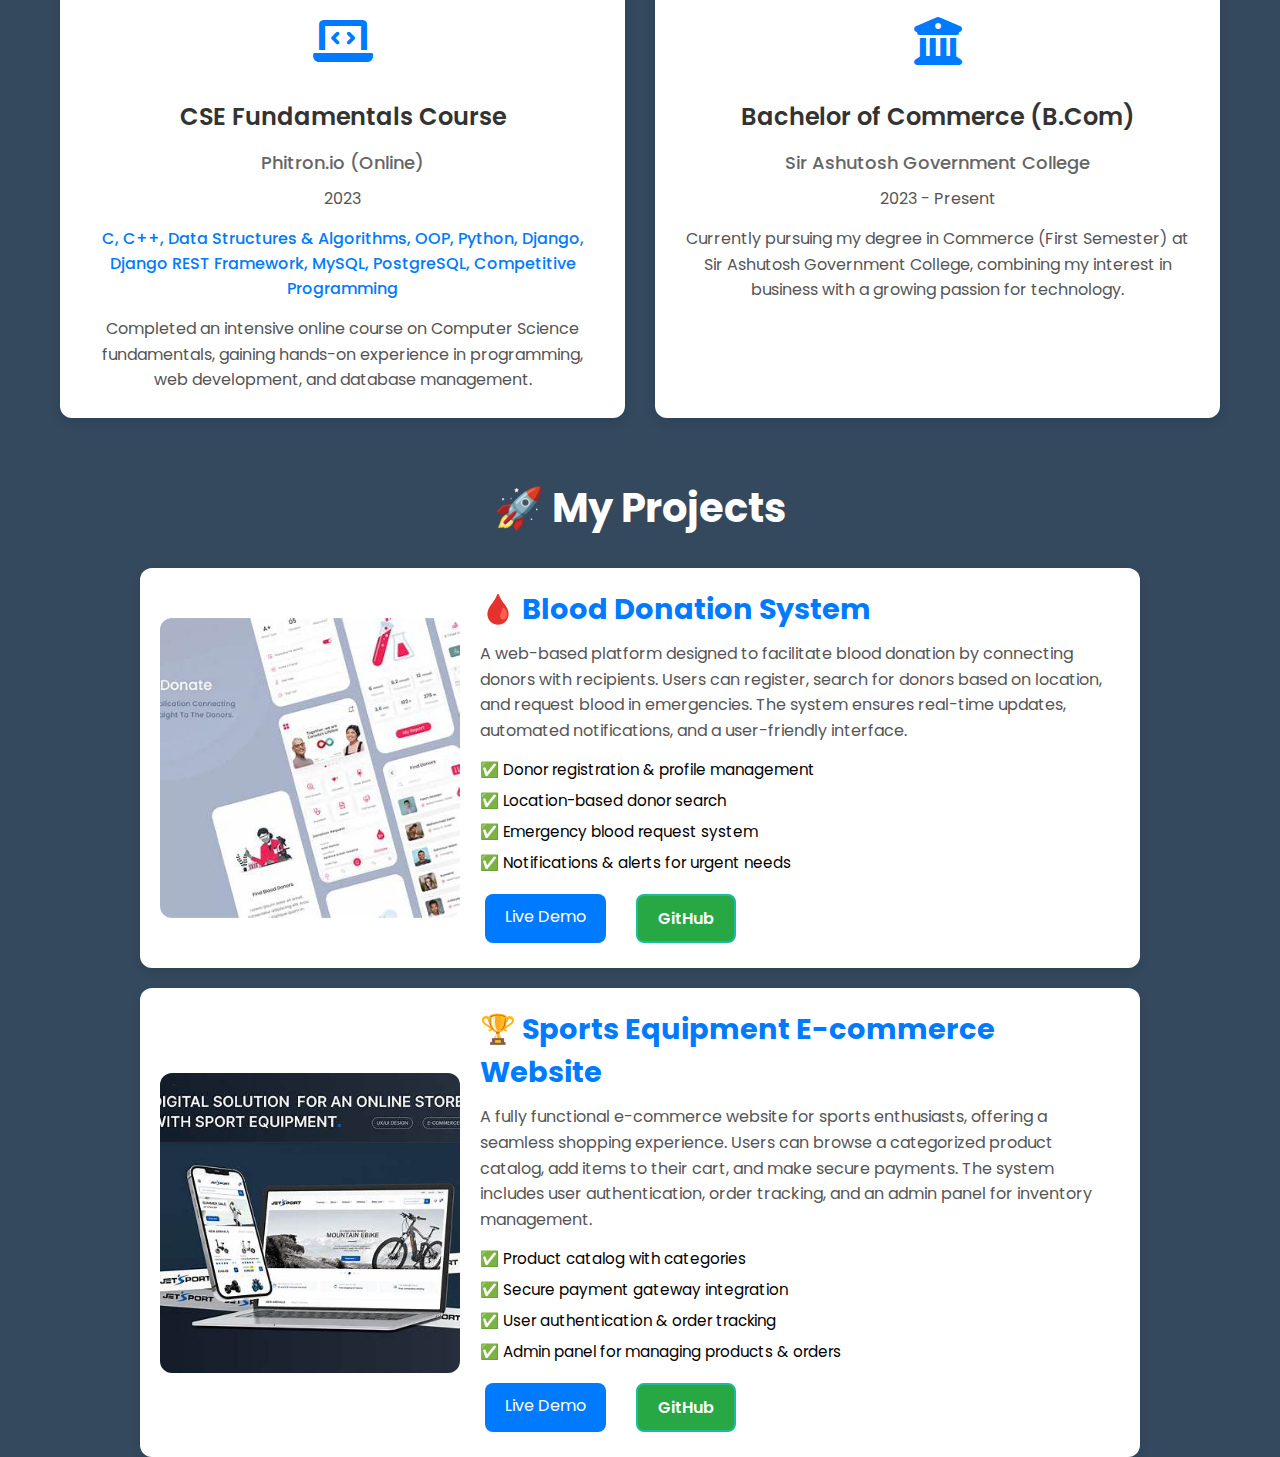
==== commit 960fa779: "add project" ====
--- a/index.html
+++ b/index.html
@@ -16,7 +16,10 @@
       rel="stylesheet"
     />
 
-    <link rel="stylesheet" href="https://cdnjs.cloudflare.com/ajax/libs/font-awesome/6.0.0-beta3/css/all.min.css">
+    <link
+      rel="stylesheet"
+      href="https://cdnjs.cloudflare.com/ajax/libs/font-awesome/6.0.0-beta3/css/all.min.css"
+    />
   </head>
   <body>
     <header>
@@ -27,13 +30,19 @@
         <ul class="nav-links">
           <li><a href="#home">Home</a></li>
           <li><a href="#about">About</a></li>
-          <li><a href="#portfolio">Portfolio</a></li>
-          <li><a href="#services">Services</a></li>
+          <!-- <li><a href="#portfolio">Portfolio</a></li>
+          <li><a href="#services">Services</a></li> -->
           <li><a href="#contact">Contact</a></li>
         </ul>
         <div class="social-links">
-          <a href="https://www.linkedin.com/in/rabiul-hossen-8249b5297/" target="_blank"><i class="fab fa-linkedin"></i></a>
-          <a href="https://github.com/hossenrabiul" target="_blank"><i class="fab fa-github"></i></a>
+          <a
+            href="https://www.linkedin.com/in/rabiul-hossen-8249b5297/"
+            target="_blank"
+            ><i class="fab fa-linkedin"></i
+          ></a>
+          <a href="https://github.com/hossenrabiul" target="_blank"
+            ><i class="fab fa-github"></i
+          ></a>
           <a href="#" target="_blank"><i class="fab fa-twitter"></i></a>
         </div>
         <div class="menu-toggle" id="mobile-menu">
@@ -56,7 +65,7 @@
           </div>
         </div>
         <div class="image-content">
-          <img src="./Images/Banner-image/banner-img.jpg" alt="Your Image" />
+          <img src="./Images/Profile-img/profile-img.jpg" alt="Your Image" />
         </div>
       </div>
     </section>
@@ -74,7 +83,13 @@
         <div class="left-side">
           <h2>Hi, I'm <span>Rabiul Hosen</span></h2>
           <p>
-            I am a passionate software developer with a strong foundation in competitive programming, Python, and backend development using Django REST Framework. My expertise lies in building scalable and efficient APIs, solving complex algorithmic challenges, and developing robust backend solutions. I thrive on writing clean, maintainable code and continuously improving my skills to stay ahead in the ever-evolving tech landscape.
+            I am a passionate software developer with a strong foundation in
+            competitive programming, Python, and backend development using
+            Django REST Framework. My expertise lies in building scalable and
+            efficient APIs, solving complex algorithmic challenges, and
+            developing robust backend solutions. I thrive on writing clean,
+            maintainable code and continuously improving my skills to stay ahead
+            in the ever-evolving tech landscape.
           </p>
           <ul>
             <li>Python Programming</li>
@@ -174,20 +189,28 @@
 
         <div class="card wide-card">
           <h2>Competitive Programming Skills</h2>
-          
+
           <h3>Data Structures</h3>
-          <p>Arrays, Linked Lists, Stacks, Queues, Trees, Graphs, Hash Tables, Heaps</p>
-          
+          <p>
+            Arrays, Linked Lists, Stacks, Queues, Trees, Graphs, Hash Tables,
+            Heaps
+          </p>
+
           <h3>Algorithms</h3>
-          <p>Sorting, Searching, Dynamic Programming, Greedy Algorithms, Backtracking, Divide and Conquer</p>
-          
+          <p>
+            Sorting, Searching, Dynamic Programming, Greedy Algorithms,
+            Backtracking, Divide and Conquer
+          </p>
+
           <h3>Complexity Analysis</h3>
-          <p>Time Complexity (Big-O), Space Complexity, Optimization Techniques</p>
-          
+          <p>
+            Time Complexity (Big-O), Space Complexity, Optimization Techniques
+          </p>
+
           <h3>Platforms for Solving Problems</h3>
           <p>LeetCode, Codeforces, CodeChef, HackerRank</p>
         </div>
-      
+
         <div class="card">
           <h2>Soft Skills</h2>
           <ul>
@@ -243,55 +266,162 @@
       </div>
   </section> -->
 
-  <section id="education">
-    <h2 class="edu-section-title">My Education</h2>
-    <div class="edu-grid">
-      <!-- SSC Card -->
-      <div class="edu-card">
-        <div class="edu-icon">
-          <i class="fas fa-graduation-cap"></i>
-        </div>
-        <h3 class="edu-title">Secondary School Certificate (SSC)</h3>
-        <p class="edu-subtitle">Charandwip U.C. High School</p>
-        <p class="edu-year">2020</p>
-        <p class="edu-description">Completed SSC in 2020 with a focus on Commerce, laying the foundation for my academic journey in business and technology.</p>
-      </div>
-  
-      <!-- HSC Card -->
-      <div class="edu-card">
-        <div class="edu-icon">
-          <i class="fas fa-book"></i>
-        </div>
-        <h3 class="edu-title">Higher Secondary Certificate (HSC)</h3>
-        <p class="edu-subtitle">Kuash Buricchor Shekh Muhammad City College</p>
-        <p class="edu-year">2022</p>
-        <p class="edu-description">Completed HSC in 2022 with a Commerce background, further strengthening my understanding of business principles and analytical thinking.</p>
-      </div>
-  
-      <!-- Phitron Card -->
-      <div class="edu-card">
-        <div class="edu-icon">
-          <i class="fas fa-laptop-code"></i>
-        </div>
-        <h3 class="edu-title">CSE Fundamentals Course</h3>
-        <p class="edu-subtitle">Phitron.io (Online)</p>
-        <p class="edu-year">2023</p>
-        <p class="edu-skills">C, C++, Data Structures & Algorithms, OOP, Python, Django, Django REST Framework, MySQL, PostgreSQL, Competitive Programming</p>
-        <p class="edu-description">Completed an intensive online course on Computer Science fundamentals, gaining hands-on experience in programming, web development, and database management.</p>
-      </div>
-  
-      <!-- Current Degree Card -->
-      <div class="edu-card">
-        <div class="edu-icon">
-          <i class="fas fa-university"></i>
-        </div>
-        <h3 class="edu-title">Bachelor of Commerce (B.Com)</h3>
-        <p class="edu-subtitle">Sir Ashutosh Government College</p>
-        <p class="edu-year">2023 - Present</p>
-        <p class="edu-description">Currently pursuing my degree in Commerce (First Semester) at Sir Ashutosh Government College, combining my interest in business with a growing passion for technology.</p>
-      </div>
-    </div>
-  </section>
+    <section id="education">
+      <h2 class="edu-section-title">My Education</h2>
+      <div class="edu-grid">
+        <!-- SSC Card -->
+        <div class="edu-card">
+          <div class="edu-icon">
+            <i class="fas fa-graduation-cap"></i>
+          </div>
+          <h3 class="edu-title">Secondary School Certificate (SSC)</h3>
+          <p class="edu-subtitle">Charandwip U.C. High School</p>
+          <p class="edu-year">2020</p>
+          <p class="edu-description">
+            Completed SSC in 2020 with a focus on Commerce, laying the
+            foundation for my academic journey in business and technology.
+          </p>
+        </div>
+
+        <!-- HSC Card -->
+        <div class="edu-card">
+          <div class="edu-icon">
+            <i class="fas fa-book"></i>
+          </div>
+          <h3 class="edu-title">Higher Secondary Certificate (HSC)</h3>
+          <p class="edu-subtitle">
+            Kuash Buricchor Shekh Muhammad City College
+          </p>
+          <p class="edu-year">2022</p>
+          <p class="edu-description">
+            Completed HSC in 2022 with a Commerce background, further
+            strengthening my understanding of business principles and analytical
+            thinking.
+          </p>
+        </div>
+
+        <!-- Phitron Card -->
+        <div class="edu-card">
+          <div class="edu-icon">
+            <i class="fas fa-laptop-code"></i>
+          </div>
+          <h3 class="edu-title">CSE Fundamentals Course</h3>
+          <p class="edu-subtitle">Phitron.io (Online)</p>
+          <p class="edu-year">2023</p>
+          <p class="edu-skills">
+            C, C++, Data Structures & Algorithms, OOP, Python, Django, Django
+            REST Framework, MySQL, PostgreSQL, Competitive Programming
+          </p>
+          <p class="edu-description">
+            Completed an intensive online course on Computer Science
+            fundamentals, gaining hands-on experience in programming, web
+            development, and database management.
+          </p>
+        </div>
+
+        <!-- Current Degree Card -->
+        <div class="edu-card">
+          <div class="edu-icon">
+            <i class="fas fa-university"></i>
+          </div>
+          <h3 class="edu-title">Bachelor of Commerce (B.Com)</h3>
+          <p class="edu-subtitle">Sir Ashutosh Government College</p>
+          <p class="edu-year">2023 - Present</p>
+          <p class="edu-description">
+            Currently pursuing my degree in Commerce (First Semester) at Sir
+            Ashutosh Government College, combining my interest in business with
+            a growing passion for technology.
+          </p>
+        </div>
+      </div>
+    </section>
+
+    <section class="all-projects">
+      <div class="projects-section">
+        <h2>🚀 My Projects</h2>
+
+        <div class="projects-container">
+          <!-- Blood Donation System -->
+          <div class="project">
+            <img
+              src="Images/Project-images/blood.jpg"
+              alt="Blood Donation System"
+              class="project-img"
+            />
+            <div class="project-content">
+              <h3>🩸 Blood Donation System</h3>
+              <p>
+                A web-based platform designed to facilitate blood donation by
+                connecting donors with recipients. Users can register, search
+                for donors based on location, and request blood in emergencies.
+                The system ensures real-time updates, automated notifications,
+                and a user-friendly interface.
+              </p>
+
+              <ul>
+                <li>✅ Donor registration & profile management</li>
+                <li>✅ Location-based donor search</li>
+                <li>✅ Emergency blood request system</li>
+                <li>✅ Notifications & alerts for urgent needs</li>
+              </ul>
+              <div class="buttons">
+                <a
+                  href="https://blood-project-frontend-part.vercel.app/"
+                  class="btn"
+                  target="_blank"
+                  >Live Demo</a
+                >
+                <a
+                  href="GITHUB_REPO_LINK"
+                  class="btn btn-secondary"
+                  target="_blank"
+                  >GitHub</a
+                >
+              </div>
+            </div>
+          </div>
+
+          <!-- Sports Equipment E-commerce Website -->
+          <div class="project">
+            <img
+              src="Images/Project-images/sport.jpg"
+              alt="Sports Equipment E-commerce"
+              class="project-img"
+            />
+            <div class="project-content">
+              <h3>🏆 Sports Equipment E-commerce Website</h3>
+              <p>
+                A fully functional e-commerce website for sports enthusiasts,
+                offering a seamless shopping experience. Users can browse a
+                categorized product catalog, add items to their cart, and make
+                secure payments. The system includes user authentication, order
+                tracking, and an admin panel for inventory management.
+              </p>
+              <ul>
+                <li>✅ Product catalog with categories</li>
+                <li>✅ Secure payment gateway integration</li>
+                <li>✅ User authentication & order tracking</li>
+                <li>✅ Admin panel for managing products & orders</li>
+              </ul>
+              <div class="buttons">
+                <a
+                  href="https://job-placement-project-client-part.vercel.app/"
+                  class="btn"
+                  target="_blank"
+                  >Live Demo</a
+                >
+                <a
+                  href="https://github.com/hossenrabiul/Job-placement-project-client-part"
+                  class="btn btn-secondary"
+                  target="_blank"
+                  >GitHub</a
+                >
+              </div>
+            </div>
+          </div>
+        </div>
+      </div>
+    </section>
     <script src="Js/Javascript/Style.js"></script>
   </body>
 </html>
--- a/Js/Style/Style.css
+++ b/Js/Style/Style.css
@@ -597,88 +597,6 @@
 }
 
 
-/* style for education section */
-
-
-/* General Styling */
-/* body {
-  font-family: Arial, sans-serif;
-  margin: 0;
-  padding: 0;
-  background-color: #f8f9fa;
-} */
-
-/* Section Styling */
- /* .education-section {
-  text-align: center;
-  padding: 50px 20px;
-} */
-
-/* .section-title {
-  font-size: 2.5rem;
-  font-weight: bold;
-  color: #333;
-  margin-bottom: 30px;
-} */
-
-/* Cards Container */
-/* .education-container {
-  display: grid;
-  grid-template-columns: repeat(auto-fit, minmax(300px, 1fr));
-  gap: 20px;
-  max-width: 900px;
-  margin: 0 auto;
-} */
-
-/* Individual Card Styling */
-/* .education-card {
-  background: white;
-  padding: 20px;
-  border-radius: 12px;
-  box-shadow: 0 4px 8px rgba(0, 0, 0, 0.1);
-  display: flex;
-  align-items: center;
-  transition: transform 0.3s ease, box-shadow 0.3s ease;
-} */
-
-/* .education-card:hover {
-  transform: translateY(-5px);
-  box-shadow: 0 6px 12px rgba(0, 0, 0, 0.15);
-} */
-
-/* Icons */
-/* .education-icon {
-  font-size: 2rem;
-  margin-right: 15px;
-} */
-
-/* Details */
-/* .education-details {
-  text-align: left;
-} */
-
-/* .education-details h3 {
-  font-size: 1.2rem;
-  margin: 0;
-  color: #444;
-} */
-/* 
-.education-details p {
-  margin: 5px 0;
-  color: #666;
-} */
-/* 
-.year {
-  font-size: 0.9rem;
-  color: #888;
-}  */
-
-
-
-
-
-
-
 /* Education Section Styling */
 #education {
   padding: 60px 20px;
@@ -783,4 +701,140 @@
   .edu-year, .edu-skills, .edu-description {
     font-size: 14px;
   }
+}
+
+
+/* Style for projct */
+
+/* Projects Section */
+.all-projects{
+  background-color: #34495e;
+}
+.projects-section {
+  max-width: 1000px;
+  margin: 0px auto;
+  text-align: center;
+}
+
+/* Project Headline */
+.projects-section h2 {
+  font-size: 2.5rem;
+  margin-bottom: 30px;
+  color: white;
+}
+
+/* Projects Container */
+.projects-container {
+  display: flex;
+  flex-direction: column;
+  gap: 20px;
+}
+
+/* Project Box */
+.project {
+  display: flex;
+  background: #fff;
+  padding: 20px;
+  border-radius: 12px;
+  box-shadow: 0 4px 10px rgba(0, 0, 0, 0.1);
+  transition: transform 0.3s, box-shadow 0.3s;
+  align-items: center;
+}
+
+.project:hover {
+  transform: translateY(-5px);
+  box-shadow: 0 6px 15px rgba(0, 0, 0, 0.15);
+}
+
+/* Project Image */
+.project-img {
+  width: 40%;
+  max-width: 300px;
+  border-radius: 12px;
+  margin-right: 20px;
+}
+
+/* Project Content */
+.project-content {
+  text-align: left;
+  flex: 1;
+}
+
+.project-content h3 {
+  color: #007bff;
+  font-size: 1.8rem;
+  margin-bottom: 10px;
+}
+
+.project-content p {
+  color: #555;
+  font-size: 1rem;
+  margin-bottom: 15px;
+  line-height: 1.6;
+}
+
+/* Features List */
+.project-content ul {
+  list-style: none;
+  padding: 0;
+}
+
+.project-content ul li {
+  margin: 8px 0;
+  font-size: 0.95rem;
+}
+
+/* Buttons */
+.project-content .buttons {
+  margin-top: 15px;
+}
+
+.project-content .btn {
+  display: inline-block;
+  padding: 10px 20px;
+  margin: 5px;
+  font-size: 1rem;
+  color: white;
+  background-color: #007bff;
+  text-decoration: none;
+  border-radius: 8px;
+  transition: 0.3s;
+}
+
+.project-content .btn:hover {
+  background-color: #0056b3;
+}
+
+.project-content .btn-secondary {
+  background-color: #28a745;
+}
+
+.project-content .btn-secondary:hover {
+  background-color: #218838;
+}
+
+/* Responsive Design */
+@media (max-width: 768px) {
+  .project {
+      flex-direction: column;
+      text-align: center;
+  }
+
+  .project-img {
+      width: 100%;
+      max-width: 100%;
+      margin-bottom: 15px;
+  }
+
+  .projects-section h2 {
+      font-size: 2rem;
+  }
+
+  .project-content h3 {
+      font-size: 1.5rem;
+  }
+
+  .project-content p, .project-content ul li {
+      font-size: 0.9rem;
+  }
 }